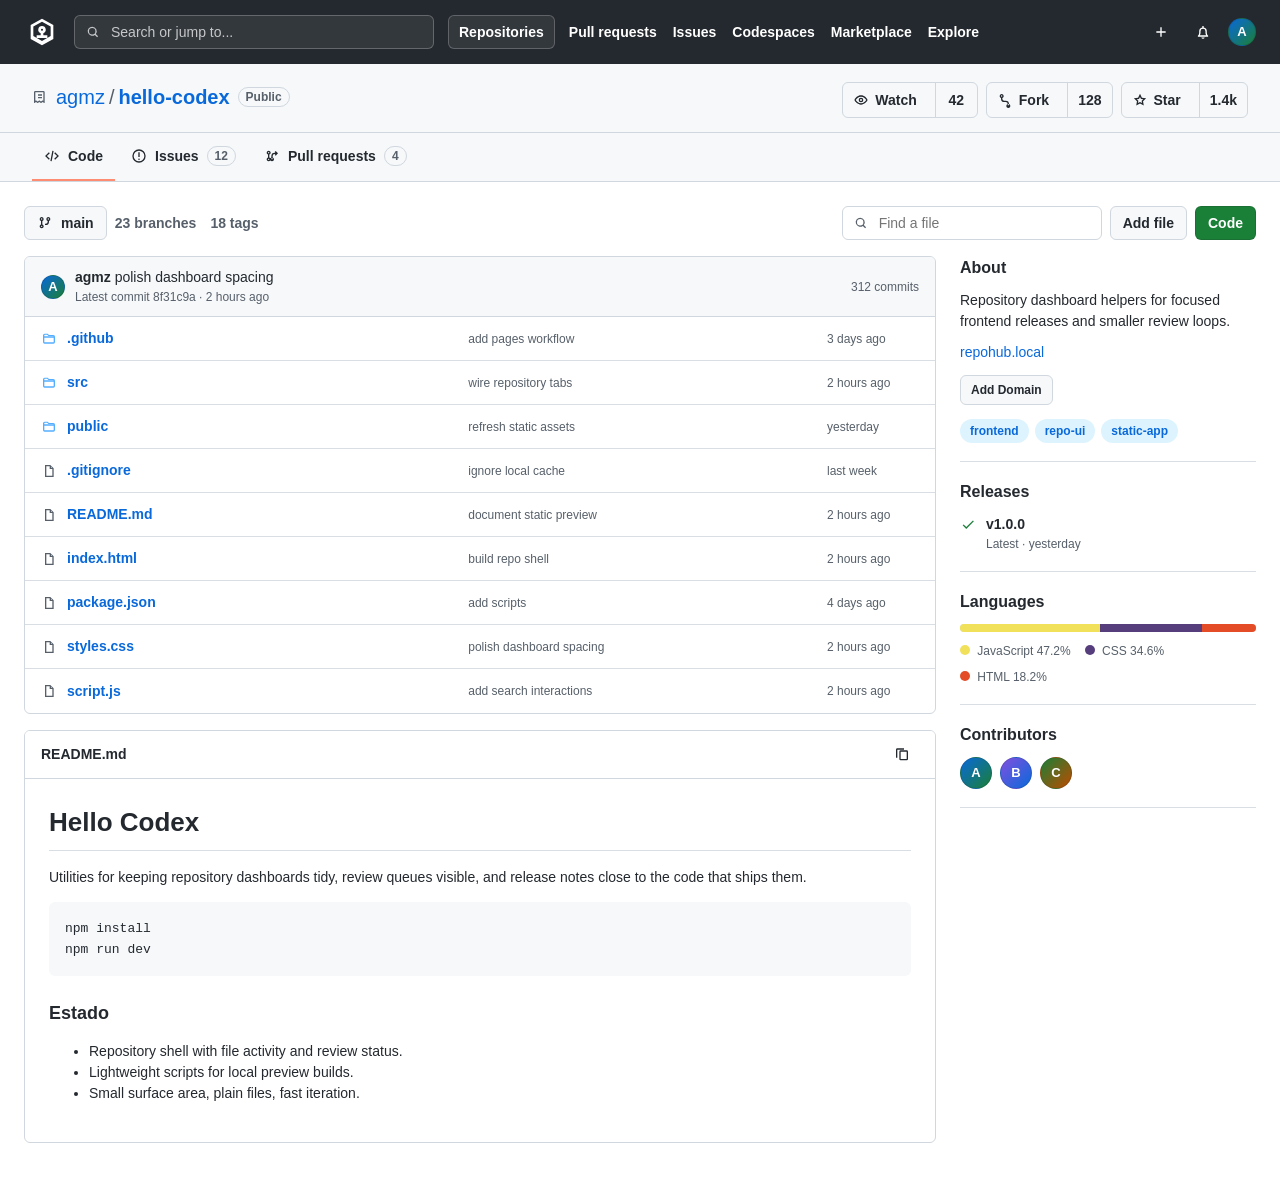
==== github-clone/index.html @ e2fe9bfd "Add files via upload" ====
<!doctype html>
<html lang="es">
  <head>
    <meta charset="utf-8">
    <meta name="viewport" content="width=device-width, initial-scale=1">
    <title>OctoHub</title>
    <link rel="stylesheet" href="styles.css">
  </head>
  <body>
    <svg class="svg-sprite" aria-hidden="true">
      <symbol id="icon-brand" viewBox="0 0 24 24">
        <path d="M12 2 3.5 6.75v10.5L12 22l8.5-4.75V6.75L12 2Zm0 2.3 6.5 3.63v7.14L12 18.7l-6.5-3.63V7.93L12 4.3Zm0 3.2a2.8 2.8 0 0 0-1 5.42v1.58H8v2h8v-2h-3v-1.58a2.8 2.8 0 0 0-1-5.42Zm0 2a.8.8 0 1 1 0 1.6.8.8 0 0 1 0-1.6Z"/>
      </symbol>
      <symbol id="icon-menu" viewBox="0 0 24 24">
        <path d="M4 7h16v2H4V7Zm0 4h16v2H4v-2Zm0 4h16v2H4v-2Z"/>
      </symbol>
      <symbol id="icon-search" viewBox="0 0 24 24">
        <path d="M10.8 4a6.8 6.8 0 0 1 5.37 10.97l3.43 3.43-1.4 1.4-3.43-3.43A6.8 6.8 0 1 1 10.8 4Zm0 2a4.8 4.8 0 1 0 0 9.6 4.8 4.8 0 0 0 0-9.6Z"/>
      </symbol>
      <symbol id="icon-bell" viewBox="0 0 24 24">
        <path d="M12 22a2.7 2.7 0 0 0 2.55-1.8h-5.1A2.7 2.7 0 0 0 12 22Zm7-5.2c-.8-.95-1.3-2.23-1.3-3.8v-2.1A5.73 5.73 0 0 0 13 5.27V3h-2v2.27a5.73 5.73 0 0 0-4.7 5.63V13c0 1.57-.5 2.85-1.3 3.8l-.7.85V19h15.4v-1.35l-.7-.85ZM7.12 17c.77-1.16 1.18-2.53 1.18-4v-2.1a3.7 3.7 0 1 1 7.4 0V13c0 1.47.41 2.84 1.18 4H7.12Z"/>
      </symbol>
      <symbol id="icon-plus" viewBox="0 0 24 24">
        <path d="M11 5h2v6h6v2h-6v6h-2v-6H5v-2h6V5Z"/>
      </symbol>
      <symbol id="icon-repo" viewBox="0 0 24 24">
        <path d="M7 3h10a2 2 0 0 1 2 2v15.5a.5.5 0 0 1-.78.42L16 19.44l-2.22 1.48a.5.5 0 0 1-.56 0L11 19.44l-2.22 1.48a.5.5 0 0 1-.56 0L6 19.44l-2.22 1.48A.5.5 0 0 1 3 20.5V5a2 2 0 0 1 2-2h2Zm0 2H5v12.63l.72-.48a.5.5 0 0 1 .56 0L8.5 18.63l2.22-1.48a.5.5 0 0 1 .56 0l2.22 1.48 2.22-1.48a.5.5 0 0 1 .56 0l.72.48V5H7Zm2 3h6v2H9V8Zm0 4h6v2H9v-2Z"/>
      </symbol>
      <symbol id="icon-code" viewBox="0 0 24 24">
        <path d="m8.7 16.3-1.4 1.4L1.6 12l5.7-5.7 1.4 1.4L4.4 12l4.3 4.3Zm6.6 0 4.3-4.3-4.3-4.3 1.4-1.4 5.7 5.7-5.7 5.7-1.4-1.4ZM12.52 4l1.93.52L11.48 20l-1.93-.52L12.52 4Z"/>
      </symbol>
      <symbol id="icon-issue" viewBox="0 0 24 24">
        <path d="M12 2a10 10 0 1 1 0 20 10 10 0 0 1 0-20Zm0 2a8 8 0 1 0 0 16 8 8 0 0 0 0-16Zm0 11.6a1.2 1.2 0 1 1 0 2.4 1.2 1.2 0 0 1 0-2.4Zm-1-9.1h2v7h-2v-7Z"/>
      </symbol>
      <symbol id="icon-pr" viewBox="0 0 24 24">
        <path d="M7 4a3 3 0 0 1 1 5.83v4.34a3 3 0 1 1-2 0V9.83A3 3 0 0 1 7 4Zm10.5.5L21 8l-3.5 3.5-1.42-1.42L17.17 9H16a3 3 0 0 0-3 3v2.17a3 3 0 1 1-2 0V12a5 5 0 0 1 5-5h1.17l-1.09-1.08L17.5 4.5ZM7 6a1 1 0 1 0 0 2 1 1 0 0 0 0-2Zm0 10a1 1 0 1 0 0 2 1 1 0 0 0 0-2Zm5-1a1 1 0 1 0 0 2 1 1 0 0 0 0-2Z"/>
      </symbol>
      <symbol id="icon-folder" viewBox="0 0 24 24">
        <path d="M3 6.5A2.5 2.5 0 0 1 5.5 4H10l2 2h6.5A2.5 2.5 0 0 1 21 8.5v8A2.5 2.5 0 0 1 18.5 19h-13A2.5 2.5 0 0 1 3 16.5v-10Zm2.5-.5a.5.5 0 0 0-.5.5V8h14a.5.5 0 0 0-.5-.5h-7.33l-2-2H5.5ZM5 10v6.5a.5.5 0 0 0 .5.5h13a.5.5 0 0 0 .5-.5V10H5Z"/>
      </symbol>
      <symbol id="icon-file" viewBox="0 0 24 24">
        <path d="M6 3h8l5 5v13H6V3Zm2 2v14h9V9h-4V5H8Zm7 .41V7h1.59L15 5.41Z"/>
      </symbol>
      <symbol id="icon-star" viewBox="0 0 24 24">
        <path d="m12 2.8 2.83 5.74 6.34.92-4.59 4.47 1.08 6.31L12 17.26l-5.66 2.98 1.08-6.31-4.59-4.47 6.34-.92L12 2.8Zm0 4.52-1.52 3.08-3.4.5 2.46 2.39-.58 3.38L12 15.07l3.04 1.6-.58-3.38 2.46-2.4-3.4-.49L12 7.32Z"/>
      </symbol>
      <symbol id="icon-fork" viewBox="0 0 24 24">
        <path d="M7 3a3 3 0 0 1 1 5.83V10a3 3 0 0 0 3 3h2a5 5 0 0 1 5 5v.17a3 3 0 1 1-2 0V18a3 3 0 0 0-3-3h-2a5 5 0 0 1-5-5V8.83A3 3 0 0 1 7 3Zm0 2a1 1 0 1 0 0 2 1 1 0 0 0 0-2Zm10 15a1 1 0 1 0 0-2 1 1 0 0 0 0 2Z"/>
      </symbol>
      <symbol id="icon-eye" viewBox="0 0 24 24">
        <path d="M12 5c5.2 0 8.4 4.2 9.56 6.1a1.7 1.7 0 0 1 0 1.8C20.4 14.8 17.2 19 12 19s-8.4-4.2-9.56-6.1a1.7 1.7 0 0 1 0-1.8C3.6 9.2 6.8 5 12 5Zm0 2c-4.08 0-6.75 3.28-7.77 5 1.02 1.72 3.69 5 7.77 5s6.75-3.28 7.77-5C18.75 10.28 16.08 7 12 7Zm0 1.5a3.5 3.5 0 1 1 0 7 3.5 3.5 0 0 1 0-7Zm0 2a1.5 1.5 0 1 0 0 3 1.5 1.5 0 0 0 0-3Z"/>
      </symbol>
      <symbol id="icon-copy" viewBox="0 0 24 24">
        <path d="M8 7a2 2 0 0 1 2-2h9a2 2 0 0 1 2 2v11a2 2 0 0 1-2 2h-9a2 2 0 0 1-2-2V7Zm2 0v11h9V7h-9ZM3 4a2 2 0 0 1 2-2h10v2H5v12H3V4Z"/>
      </symbol>
      <symbol id="icon-download" viewBox="0 0 24 24">
        <path d="M11 4h2v8.17l3.59-3.58L18 10l-6 6-6-6 1.41-1.41L11 12.17V4ZM5 18h14v2H5v-2Z"/>
      </symbol>
      <symbol id="icon-branch" viewBox="0 0 24 24">
        <path d="M7 3a3 3 0 0 1 1 5.83v5.34a3 3 0 1 1-2 0V8.83A3 3 0 0 1 7 3Zm0 2a1 1 0 1 0 0 2 1 1 0 0 0 0-2Zm10-2a3 3 0 0 1 1 5.83V10a5 5 0 0 1-5 5h-1v-2h1a3 3 0 0 0 3-3V8.83A3 3 0 0 1 17 3Zm0 2a1 1 0 1 0 0 2 1 1 0 0 0 0-2ZM7 16a1 1 0 1 0 0 2 1 1 0 0 0 0-2Z"/>
      </symbol>
      <symbol id="icon-check" viewBox="0 0 24 24">
        <path d="m9.4 16.6-4-4L4 14l5.4 5.4L20.8 8 19.4 6.6l-10 10Z"/>
      </symbol>
    </svg>

    <header class="topbar">
      <button class="icon-btn mobile-menu" id="menuButton" aria-label="Abrir menu" title="Menu">
        <svg><use href="#icon-menu"></use></svg>
      </button>
      <a class="brand" href="#" aria-label="RepoHub">
        <svg><use href="#icon-brand"></use></svg>
      </a>

      <div class="search-combo">
        <label class="global-search" for="globalSearch">
          <svg><use href="#icon-search"></use></svg>
          <input id="globalSearch" type="search" placeholder="Search or jump to..." autocomplete="off">
        </label>
        <div class="search-suggestions hidden" id="globalSuggestions"></div>
      </div>

      <div class="dropdown top-repos">
        <button class="topbar-dropdown-btn" id="repositoriesButton" data-dropdown-target="repositoriesMenu" aria-expanded="false">
          Repositories
        </button>
        <div class="dropdown-menu repositories-menu hidden" id="repositoriesMenu" role="menu">
          <input class="repo-filter" id="repositoriesFilter" type="search" placeholder="Find a repository" autocomplete="off">
          <div id="repositoriesList"></div>
        </div>
      </div>

      <nav class="main-nav" aria-label="Principal">
        <a href="#" data-tab-target="pulls">Pull requests</a>
        <a href="#" data-tab-target="issues">Issues</a>
        <a href="#" data-action="codespaces">Codespaces</a>
        <a href="#" data-search-query="marketplace">Marketplace</a>
        <a href="#" data-search-query="explore">Explore</a>
      </nav>

      <div class="top-actions">
        <button class="icon-btn" id="quickCreateButton" aria-label="Crear nuevo" title="Crear nuevo">
          <svg><use href="#icon-plus"></use></svg>
        </button>
        <button class="icon-btn" id="notificationsButton" aria-label="Notificaciones" title="Notificaciones">
          <svg><use href="#icon-bell"></use></svg>
        </button>
        <span class="avatar small" aria-label="Usuario">A</span>
      </div>
    </header>

    <aside class="mobile-drawer" id="mobileDrawer" aria-label="Menu movil">
      <div class="search-combo drawer-combo">
        <label class="drawer-search" for="drawerSearch">
          <svg><use href="#icon-search"></use></svg>
          <input id="drawerSearch" type="search" placeholder="Search or jump to..." autocomplete="off">
        </label>
        <div class="search-suggestions hidden" id="drawerSuggestions"></div>
      </div>
      <a href="#" data-tab-target="pulls">Pull requests</a>
      <a href="#" data-tab-target="issues">Issues</a>
      <a href="#" data-action="codespaces">Codespaces</a>
      <a href="#" data-search-query="marketplace">Marketplace</a>
      <a href="#" data-search-query="explore">Explore</a>
    </aside>

    <main>
      <section class="repo-hero" aria-labelledby="repo-title">
        <div class="repo-heading">
          <svg class="repo-icon"><use href="#icon-repo"></use></svg>
          <h1 id="repo-title"><a href="#">agmz</a><span>/</span><a href="#">hello-codex</a></h1>
          <span class="pill">Public</span>
        </div>
        <div class="repo-actions" aria-label="Acciones del repositorio">
          <button class="split-btn" id="watchButton">
            <span><svg><use href="#icon-eye"></use></svg> Watch</span>
            <strong id="watchCount">42</strong>
          </button>
          <button class="split-btn" id="forkButton">
            <span><svg><use href="#icon-fork"></use></svg> Fork</span>
            <strong id="forkCount">128</strong>
          </button>
          <button class="split-btn primary-toggle" id="starButton" aria-pressed="false">
            <span><svg><use href="#icon-star"></use></svg> Star</span>
            <strong id="starCount">1.4k</strong>
          </button>
        </div>
      </section>

      <nav class="repo-tabs" aria-label="Repositorio">
        <button class="tab active" data-tab="code">
          <svg><use href="#icon-code"></use></svg>
          Code
        </button>
        <button class="tab" data-tab="issues">
          <svg><use href="#icon-issue"></use></svg>
          Issues
          <span>12</span>
        </button>
        <button class="tab" data-tab="pulls">
          <svg><use href="#icon-pr"></use></svg>
          Pull requests
          <span>4</span>
        </button>
      </nav>

      <div class="workspace">
        <section class="content-view active" id="codeView" aria-label="Codigo">
          <div class="repo-toolbar">
            <button class="btn">
              <svg><use href="#icon-branch"></use></svg>
              main
            </button>
            <div class="branch-meta">
              <strong>23 branches</strong>
              <strong>18 tags</strong>
            </div>
            <label class="file-search" for="fileSearch">
              <svg><use href="#icon-search"></use></svg>
              <input id="fileSearch" type="search" placeholder="Find a file">
            </label>
            <div class="dropdown toolbar-dropdown">
              <button class="btn" id="addFileButton" data-dropdown-target="addFileMenu" aria-expanded="false">Add file</button>
              <div class="dropdown-menu hidden" id="addFileMenu" role="menu">
                <button type="button" role="menuitem" data-file-action="create">Create new file</button>
                <button type="button" role="menuitem" data-file-action="upload">Upload files</button>
              </div>
            </div>
            <div class="dropdown toolbar-dropdown">
              <button class="btn success" id="codeButton" data-dropdown-target="codeMenu" aria-expanded="false">Code</button>
              <div class="dropdown-menu code-menu hidden" id="codeMenu" role="menu">
                <strong>Clone</strong>
                <button type="button" role="menuitem" data-code-action="clone">Local (HTTPS/SSH)</button>
                <button type="button" role="menuitem" data-code-action="codespaces">Codespaces</button>
                <button type="button" role="menuitem" data-code-action="download">Download ZIP</button>
              </div>
            </div>
            <input class="hidden" id="uploadInput" type="file" multiple>
          </div>

          <div class="main-grid">
            <div class="repo-column">
              <section class="file-browser" aria-labelledby="latest-commit">
                <header class="commit-strip">
                  <span class="avatar tiny" aria-label="Autor">A</span>
                  <div>
                    <h2 id="latest-commit">agmz <span>polish dashboard spacing</span></h2>
                    <p id="commitMessage">Latest commit 8f31c9a · 2 hours ago</p>
                  </div>
                  <a href="#">312 commits</a>
                </header>
                <div class="file-list" id="fileList"></div>
              </section>

              <article class="readme">
                <header>
                  <h2>README.md</h2>
                  <button class="icon-btn" aria-label="Copiar README" title="Copiar">
                    <svg><use href="#icon-copy"></use></svg>
                  </button>
                </header>
                <div class="markdown-body">
                  <h3>Hello Codex</h3>
                  <p>Utilities for keeping repository dashboards tidy, review queues visible, and release notes close to the code that ships them.</p>
                  <pre><code>npm install
npm run dev</code></pre>
                  <h4>Estado</h4>
                  <ul>
                    <li>Repository shell with file activity and review status.</li>
                    <li>Lightweight scripts for local preview builds.</li>
                    <li>Small surface area, plain files, fast iteration.</li>
                  </ul>
                </div>
              </article>
            </div>

            <aside class="repo-sidebar" aria-label="Resumen">
              <section class="side-section">
                <h2>About</h2>
                <p>Repository dashboard helpers for focused frontend releases and smaller review loops.</p>
                <div class="repo-metadata" id="domainList">
                  <a href="#">repohub.local</a>
                </div>
                <button class="btn compact" id="addDomainButton">Add Domain</button>
                <form class="domain-form hidden" id="domainForm">
                  <input id="domainInput" type="text" placeholder="example.meigal" autocomplete="off">
                  <button class="btn success" type="submit">Save</button>
                </form>
                <div class="topic-list">
                  <span>frontend</span>
                  <span>repo-ui</span>
                  <span>static-app</span>
                </div>
              </section>
              <section class="side-section">
                <h2>Releases</h2>
                <div class="release-row">
                  <svg><use href="#icon-check"></use></svg>
                  <div>
                    <strong>v1.0.0</strong>
                    <span>Latest · yesterday</span>
                  </div>
                </div>
              </section>
              <section class="side-section">
                <h2>Languages</h2>
                <div class="language-bar" aria-hidden="true">
                  <span class="lang-js"></span>
                  <span class="lang-css"></span>
                  <span class="lang-html"></span>
                </div>
                <div class="language-list">
                  <span><b class="dot js"></b> JavaScript 47.2%</span>
                  <span><b class="dot css"></b> CSS 34.6%</span>
                  <span><b class="dot html"></b> HTML 18.2%</span>
                </div>
              </section>
              <section class="side-section">
                <h2>Contributors</h2>
                <div class="contributors">
                  <span class="avatar" aria-label="Ariadna">A</span>
                  <span class="avatar blue-avatar" aria-label="Bruno">B</span>
                  <span class="avatar green-avatar" aria-label="Cora">C</span>
                </div>
              </section>
            </aside>
          </div>
        </section>

        <section class="content-view" id="issuesView" aria-label="Issues">
          <div class="list-toolbar">
            <label class="filter-search" for="issueSearch">
              <svg><use href="#icon-search"></use></svg>
              <input id="issueSearch" type="search" placeholder="is:issue is:open">
            </label>
            <button class="btn success" id="newIssueButton">New issue</button>
          </div>
          <div class="activity-list" id="issuesList"></div>
        </section>

        <section class="content-view" id="pullsView" aria-label="Pull requests">
          <div class="list-toolbar">
            <label class="filter-search" for="pullSearch">
              <svg><use href="#icon-search"></use></svg>
              <input id="pullSearch" type="search" placeholder="is:pr is:open">
            </label>
            <button class="btn success" id="newPullButton">New pull request</button>
          </div>
          <div class="activity-list" id="pullsList"></div>
        </section>
      </div>
    </main>

    <div class="toast" id="toast" role="status" aria-live="polite">Copied</div>
    <script src="script.js"></script>
  </body>
</html>
---- github-clone/styles.css ----
:root {
  --bg: #ffffff;
  --canvas: #f6f8fa;
  --header: #24292f;
  --text: #24292f;
  --muted: #57606a;
  --subtle: #6e7781;
  --border: #d0d7de;
  --soft-border: #d8dee4;
  --blue: #0969da;
  --blue-soft: #ddf4ff;
  --green: #1a7f37;
  --green-soft: #dafbe1;
  --orange: #bc4c00;
  --purple: #8250df;
  --pink: #bf3989;
  --danger: #cf222e;
  --shadow: 0 8px 24px rgba(140, 149, 159, .2);
  font-family: -apple-system, BlinkMacSystemFont, "Segoe UI", sans-serif;
}

* {
  box-sizing: border-box;
}

body {
  min-width: 320px;
  margin: 0;
  background: var(--bg);
  color: var(--text);
  font-size: 14px;
  line-height: 1.5;
}

a {
  color: var(--blue);
  text-decoration: none;
}

a:hover {
  text-decoration: underline;
}

button,
input {
  font: inherit;
}

button {
  cursor: pointer;
}

.hidden {
  display: none !important;
}

.show {
  display: block;
}

.svg-sprite {
  position: absolute;
  width: 0;
  height: 0;
  overflow: hidden;
}

svg {
  width: 16px;
  height: 16px;
  fill: currentColor;
  flex: 0 0 auto;
}

.topbar {
  min-height: 64px;
  padding: 12px 24px;
  display: flex;
  align-items: center;
  gap: 14px;
  background: var(--header);
  color: #ffffff;
}

.brand {
  width: 36px;
  height: 36px;
  display: inline-flex;
  align-items: center;
  justify-content: center;
  color: #ffffff;
}

.brand svg {
  width: 32px;
  height: 32px;
}

.search-combo {
  position: relative;
  width: min(360px, 32vw);
  flex: 0 0 auto;
}

.search-combo:focus-within {
  width: min(520px, 42vw);
}

.search-combo .global-search {
  width: 100%;
}

.search-combo .global-search:focus-within {
  width: 100%;
}

.drawer-combo {
  width: 100%;
}

.global-search,
.drawer-search,
.file-search,
.filter-search {
  display: flex;
  align-items: center;
  gap: 8px;
  border: 1px solid var(--border);
  border-radius: 6px;
  background: #ffffff;
  color: var(--muted);
  height: 34px;
}

.global-search {
  border-color: rgba(255, 255, 255, .24);
  background: rgba(255, 255, 255, .07);
  padding: 0 8px 0 10px;
  color: rgba(255, 255, 255, .72);
}

.global-search:focus-within {
  background: #ffffff;
  color: var(--muted);
}

.global-search input,
.drawer-search input,
.file-search input,
.filter-search input {
  width: 100%;
  min-width: 0;
  border: 0;
  outline: 0;
  background: transparent;
  color: inherit;
}

.global-search input::placeholder {
  color: rgba(255, 255, 255, .72);
}

.global-search:focus-within input::placeholder {
  color: var(--subtle);
}

.search-suggestions {
  position: absolute;
  z-index: 35;
  top: calc(100% + 8px);
  left: 0;
  width: 100%;
  max-height: min(440px, 70vh);
  border: 1px solid var(--border);
  border-radius: 6px;
  overflow: auto;
  background: #ffffff;
  box-shadow: var(--shadow);
  color: var(--text);
}

.suggestion-row {
  width: 100%;
  min-height: 58px;
  border: 0;
  border-bottom: 1px solid var(--soft-border);
  padding: 8px 12px;
  display: grid;
  grid-template-columns: 88px minmax(0, 1fr);
  gap: 2px 10px;
  align-items: center;
  background: #ffffff;
  color: var(--text);
  text-align: left;
}

.suggestion-row:last-child {
  border-bottom: 0;
}

.suggestion-row:hover,
.suggestion-row:focus {
  background: var(--blue-soft);
  outline: 0;
}

.suggestion-row span {
  grid-row: span 2;
  color: var(--muted);
  font-size: 12px;
}

.suggestion-row strong,
.suggestion-row small {
  overflow: hidden;
  text-overflow: ellipsis;
  white-space: nowrap;
}

.suggestion-row small {
  color: var(--muted);
}

.suggestion-empty {
  padding: 12px;
  color: var(--muted);
}

kbd {
  min-width: 20px;
  height: 20px;
  border: 1px solid rgba(255, 255, 255, .24);
  border-radius: 4px;
  display: inline-flex;
  justify-content: center;
  align-items: center;
  color: rgba(255, 255, 255, .76);
  font-size: 12px;
}

.main-nav {
  display: flex;
  align-items: center;
  gap: 16px;
  min-width: 0;
}

.main-nav a,
.mobile-drawer a {
  color: #ffffff;
  font-weight: 600;
  white-space: nowrap;
}

.dropdown {
  position: relative;
}

.topbar-dropdown-btn {
  min-height: 34px;
  border: 1px solid rgba(255, 255, 255, .22);
  border-radius: 6px;
  padding: 0 10px;
  background: rgba(255, 255, 255, .07);
  color: #ffffff;
  font-weight: 600;
}

.topbar-dropdown-btn:hover,
.topbar-dropdown-btn[aria-expanded="true"] {
  background: rgba(255, 255, 255, .16);
}

.dropdown-menu {
  position: absolute;
  z-index: 30;
  top: calc(100% + 8px);
  right: 0;
  width: 220px;
  border: 1px solid var(--border);
  border-radius: 6px;
  background: #ffffff;
  color: var(--text);
  box-shadow: var(--shadow);
  overflow: hidden;
}

.repositories-menu {
  left: 0;
  right: auto;
  width: 310px;
  padding: 8px;
}

.dropdown-menu strong {
  display: block;
  padding: 10px 12px 6px;
  color: var(--muted);
  font-size: 12px;
}

.dropdown-menu a,
.dropdown-menu button {
  width: 100%;
  min-height: 36px;
  border: 0;
  padding: 8px 12px;
  display: flex;
  align-items: center;
  background: #ffffff;
  color: var(--text);
  text-align: left;
  text-decoration: none;
}

.dropdown-menu a:hover,
.dropdown-menu button:hover {
  background: var(--blue);
  color: #ffffff;
  text-decoration: none;
}

.repo-filter {
  width: 100%;
  height: 34px;
  border: 1px solid var(--border);
  border-radius: 6px;
  padding: 0 10px;
  margin-bottom: 8px;
  outline: 0;
}

.repo-filter:focus {
  border-color: var(--blue);
  box-shadow: 0 0 0 3px rgba(9, 105, 218, .18);
}

.repo-menu-item {
  border-radius: 6px;
  display: grid !important;
  gap: 2px;
  min-height: 54px !important;
}

.repo-menu-item strong {
  padding: 0;
  color: inherit;
  font-size: 14px;
}

.repo-menu-item span {
  overflow: hidden;
  text-overflow: ellipsis;
  white-space: nowrap;
  color: var(--muted);
  font-size: 12px;
}

.repo-menu-item:hover span {
  color: rgba(255, 255, 255, .82);
}

.top-actions {
  margin-left: auto;
  display: flex;
  align-items: center;
  gap: 8px;
}

.icon-btn {
  width: 34px;
  height: 34px;
  border: 0;
  border-radius: 6px;
  display: inline-flex;
  align-items: center;
  justify-content: center;
  background: transparent;
  color: inherit;
}

.icon-btn:hover {
  background: rgba(175, 184, 193, .18);
}

.mobile-menu {
  display: none;
}

.avatar {
  width: 32px;
  height: 32px;
  display: inline-flex;
  align-items: center;
  justify-content: center;
  border-radius: 50%;
  background: linear-gradient(135deg, #0969da, #1a7f37);
  color: #ffffff;
  font-size: 13px;
  font-weight: 700;
  border: 1px solid rgba(27, 31, 36, .15);
}

.blue-avatar {
  background: linear-gradient(135deg, #8250df, #0969da);
}

.green-avatar {
  background: linear-gradient(135deg, #1a7f37, #bc4c00);
}

.avatar.small {
  width: 28px;
  height: 28px;
}

.avatar.tiny {
  width: 24px;
  height: 24px;
}

.mobile-drawer {
  display: none;
}

main {
  min-height: calc(100vh - 64px);
}

.repo-hero {
  background: var(--canvas);
  border-bottom: 1px solid var(--border);
  padding: 18px 32px 0;
  display: flex;
  align-items: flex-start;
  justify-content: space-between;
  gap: 20px;
  flex-wrap: wrap;
}

.repo-heading {
  display: flex;
  align-items: center;
  gap: 8px;
  padding-bottom: 14px;
  min-width: 0;
}

.repo-icon {
  color: var(--muted);
}

.repo-heading h1 {
  margin: 0;
  display: flex;
  align-items: baseline;
  gap: 4px;
  min-width: 0;
  font-size: 20px;
  font-weight: 400;
}

.repo-heading h1 a:last-child {
  font-weight: 600;
}

.repo-heading h1 span {
  color: var(--muted);
}

.pill,
.tab span,
.label {
  border: 1px solid var(--border);
  border-radius: 999px;
  color: var(--muted);
  font-size: 12px;
  font-weight: 600;
  line-height: 18px;
  padding: 0 7px;
}

.repo-actions {
  display: flex;
  align-items: center;
  gap: 8px;
  padding-bottom: 14px;
  flex-wrap: wrap;
}

.split-btn,
.btn {
  min-height: 34px;
  border: 1px solid var(--border);
  border-radius: 6px;
  display: inline-flex;
  align-items: center;
  justify-content: center;
  gap: 8px;
  background: #f6f8fa;
  color: var(--text);
  font-weight: 600;
  white-space: nowrap;
}

.split-btn {
  padding: 0;
  overflow: hidden;
}

.split-btn span {
  min-height: 34px;
  padding: 0 10px;
  display: inline-flex;
  align-items: center;
  gap: 6px;
}

.split-btn strong {
  min-height: 34px;
  min-width: 42px;
  border-left: 1px solid var(--border);
  padding: 0 10px;
  display: inline-flex;
  align-items: center;
  justify-content: center;
  font-weight: 600;
}

.split-btn:hover,
.btn:hover {
  background: #eef1f4;
}

.primary-toggle.active {
  color: #9a6700;
  background: #fff8c5;
  border-color: #d4a72c;
}

.split-btn.active:not(.primary-toggle) {
  color: var(--blue);
  background: var(--blue-soft);
  border-color: #54aeff;
}

.btn {
  padding: 0 12px;
}

.btn.success {
  border-color: rgba(27, 31, 36, .15);
  background: var(--green);
  color: #ffffff;
}

.btn.success:hover {
  background: #116329;
}

.btn.compact {
  min-height: 30px;
  margin-top: 10px;
  padding: 0 10px;
  font-size: 12px;
}

.toolbar-dropdown {
  flex: 0 0 auto;
}

.toolbar-dropdown .dropdown-menu {
  right: 0;
}

.repo-tabs {
  display: flex;
  gap: 4px;
  width: 100%;
  padding: 0 32px;
  background: var(--canvas);
  border-bottom: 1px solid var(--border);
  overflow-x: auto;
}

.tab {
  min-height: 48px;
  border: 0;
  border-bottom: 2px solid transparent;
  padding: 0 12px;
  display: inline-flex;
  align-items: center;
  gap: 8px;
  background: transparent;
  color: var(--text);
  font-weight: 600;
  white-space: nowrap;
}

.tab:hover {
  background: rgba(208, 215, 222, .32);
}

.tab.active {
  border-bottom-color: #fd8c73;
}

.workspace {
  width: min(1280px, calc(100% - 48px));
  margin: 24px auto 56px;
}

.content-view {
  display: none;
}

.content-view.active {
  display: block;
}

.repo-toolbar,
.list-toolbar {
  display: flex;
  align-items: center;
  gap: 8px;
  margin-bottom: 16px;
}

.branch-meta {
  display: flex;
  gap: 14px;
  color: var(--muted);
  margin-right: auto;
  white-space: nowrap;
}

.branch-meta strong {
  font-weight: 600;
}

.file-search,
.filter-search {
  padding: 0 10px;
}

.file-search {
  width: min(260px, 28vw);
}

.filter-search {
  width: 100%;
}

.main-grid {
  display: grid;
  grid-template-columns: minmax(0, 1fr) 296px;
  gap: 24px;
  align-items: start;
}

.repo-column {
  min-width: 0;
}

.file-browser,
.readme,
.activity-list {
  border: 1px solid var(--border);
  border-radius: 6px;
  overflow: hidden;
  background: #ffffff;
}

.commit-strip {
  min-height: 56px;
  padding: 10px 16px;
  display: grid;
  grid-template-columns: 24px minmax(0, 1fr) auto;
  gap: 10px;
  align-items: center;
  background: var(--canvas);
  border-bottom: 1px solid var(--border);
}

.commit-strip h2,
.commit-strip p {
  margin: 0;
}

.commit-strip h2 {
  font-size: 14px;
  font-weight: 600;
  overflow: hidden;
  text-overflow: ellipsis;
  white-space: nowrap;
}

.commit-strip h2 span {
  font-weight: 400;
}

.commit-strip p {
  color: var(--muted);
  font-size: 12px;
}

.commit-strip > a {
  color: var(--muted);
  font-size: 12px;
  white-space: nowrap;
}

.file-row {
  min-height: 44px;
  display: grid;
  grid-template-columns: minmax(160px, 1.2fr) minmax(120px, 1fr) 92px;
  gap: 16px;
  align-items: center;
  padding: 0 16px;
  border-bottom: 1px solid var(--soft-border);
}

.file-row:last-child {
  border-bottom: 0;
}

.file-row:hover {
  background: var(--canvas);
}

.file-name {
  display: flex;
  align-items: center;
  gap: 10px;
  min-width: 0;
  font-weight: 600;
}

.file-name svg.folder {
  color: #54aeff;
}

.file-name svg.file {
  color: var(--muted);
}

.file-name span,
.file-message,
.file-time {
  overflow: hidden;
  text-overflow: ellipsis;
  white-space: nowrap;
}

.file-message,
.file-time {
  color: var(--muted);
  font-size: 12px;
}

.readme {
  margin-top: 16px;
}

.readme > header {
  min-height: 48px;
  padding: 0 16px;
  display: flex;
  align-items: center;
  justify-content: space-between;
  border-bottom: 1px solid var(--border);
  background: #ffffff;
}

.readme h2 {
  margin: 0;
  font-size: 14px;
}

.markdown-body {
  padding: 24px;
}

.markdown-body h3 {
  margin: 0 0 16px;
  padding-bottom: 8px;
  border-bottom: 1px solid var(--soft-border);
  font-size: 26px;
}

.markdown-body h4 {
  margin: 24px 0 8px;
  font-size: 18px;
}

.markdown-body p {
  max-width: 760px;
}

.markdown-body pre {
  overflow-x: auto;
  border-radius: 6px;
  background: #f6f8fa;
  padding: 16px;
}

.markdown-body code {
  font-family: ui-monospace, SFMono-Regular, Consolas, "Liberation Mono", monospace;
  font-size: 13px;
}

.repo-sidebar {
  display: grid;
  gap: 18px;
}

.side-section {
  padding-bottom: 18px;
  border-bottom: 1px solid var(--soft-border);
}

.side-section h2 {
  margin: 0 0 10px;
  font-size: 16px;
}

.side-section p {
  margin: 0 0 10px;
  color: var(--text);
}

.repo-metadata {
  display: grid;
  gap: 6px;
  margin: 8px 0 2px;
}

.repo-metadata a {
  width: fit-content;
  color: var(--blue);
  word-break: break-word;
}

.domain-form {
  grid-template-columns: minmax(0, 1fr) auto;
  gap: 8px;
  margin-top: 10px;
}

.domain-form.show {
  display: grid;
}

.domain-form input {
  min-width: 0;
  height: 34px;
  border: 1px solid var(--border);
  border-radius: 6px;
  padding: 0 10px;
  outline: 0;
}

.domain-form input:focus {
  border-color: var(--blue);
  box-shadow: 0 0 0 3px rgba(9, 105, 218, .18);
}

.topic-list {
  display: flex;
  flex-wrap: wrap;
  gap: 6px;
  margin-top: 14px;
}

.topic-list span {
  border-radius: 999px;
  background: var(--blue-soft);
  color: var(--blue);
  font-size: 12px;
  font-weight: 600;
  padding: 3px 10px;
}

.release-row {
  display: flex;
  gap: 10px;
  align-items: flex-start;
}

.release-row svg {
  color: var(--green);
  margin-top: 2px;
}

.release-row strong,
.release-row span {
  display: block;
}

.release-row span {
  color: var(--muted);
  font-size: 12px;
}

.language-bar {
  height: 8px;
  border-radius: 999px;
  display: flex;
  overflow: hidden;
  margin-bottom: 10px;
  background: var(--soft-border);
}

.language-bar span {
  height: 100%;
}

.lang-js {
  width: 47.2%;
  background: #f1e05a;
}

.lang-css {
  width: 34.6%;
  background: #563d7c;
}

.lang-html {
  width: 18.2%;
  background: #e34c26;
}

.language-list {
  display: flex;
  flex-wrap: wrap;
  gap: 8px 14px;
  color: var(--muted);
  font-size: 12px;
}

.dot {
  width: 10px;
  height: 10px;
  display: inline-block;
  border-radius: 50%;
  margin-right: 4px;
}

.dot.js {
  background: #f1e05a;
}

.dot.css {
  background: #563d7c;
}

.dot.html {
  background: #e34c26;
}

.contributors {
  display: flex;
  gap: 8px;
}

.list-toolbar {
  align-items: stretch;
}

.activity-list {
  margin-top: 0;
}

.activity-row {
  min-height: 76px;
  display: grid;
  grid-template-columns: 28px minmax(0, 1fr) auto;
  gap: 12px;
  align-items: flex-start;
  padding: 14px 16px;
  border-bottom: 1px solid var(--soft-border);
}

.activity-row:last-child {
  border-bottom: 0;
}

.activity-row > svg {
  margin-top: 3px;
  color: var(--green);
}

.activity-row.closed > svg {
  color: var(--purple);
}

.activity-row h2 {
  margin: 0 0 4px;
  font-size: 16px;
  line-height: 1.35;
}

.activity-row p {
  margin: 0;
  color: var(--muted);
  font-size: 13px;
}

.labels {
  display: flex;
  gap: 6px;
  flex-wrap: wrap;
  margin-top: 8px;
}

.label.green {
  border-color: #aceebb;
  background: var(--green-soft);
  color: var(--green);
}

.label.blue {
  border-color: #b6e3ff;
  background: var(--blue-soft);
  color: var(--blue);
}

.label.orange {
  border-color: #ffd8b5;
  background: #fff1e5;
  color: var(--orange);
}

.label.pink {
  border-color: #ffadda;
  background: #ffeff7;
  color: var(--pink);
}

.activity-meta {
  display: flex;
  gap: 12px;
  align-items: center;
  color: var(--muted);
  font-size: 12px;
  white-space: nowrap;
}

.toast {
  position: fixed;
  right: 20px;
  bottom: 20px;
  min-width: 112px;
  border: 1px solid rgba(27, 31, 36, .15);
  border-radius: 6px;
  background: #24292f;
  color: #ffffff;
  box-shadow: var(--shadow);
  padding: 10px 14px;
  opacity: 0;
  transform: translateY(12px);
  pointer-events: none;
  transition: opacity .18s ease, transform .18s ease;
}

.toast.show {
  opacity: 1;
  transform: translateY(0);
}

@media (max-width: 960px) {
  .main-nav,
  .search-combo,
  .top-repos {
    display: none;
  }

  .mobile-menu {
    display: inline-flex;
  }

  .topbar {
    padding: 10px 16px;
  }

  .mobile-drawer.open {
    display: grid;
    gap: 10px;
    position: absolute;
    z-index: 10;
    top: 64px;
    left: 0;
    right: 0;
    padding: 14px 16px 18px;
    background: var(--header);
    border-top: 1px solid rgba(255, 255, 255, .12);
    box-shadow: var(--shadow);
  }

  .drawer-search {
    padding: 0 10px;
    margin-bottom: 4px;
    color: var(--text);
  }

  .drawer-combo {
    display: block;
  }

  .repo-hero,
  .repo-tabs {
    padding-left: 16px;
    padding-right: 16px;
  }

  .workspace {
    width: min(100% - 32px, 860px);
  }

  .main-grid {
    grid-template-columns: 1fr;
  }

  .repo-sidebar {
    grid-template-columns: repeat(2, minmax(0, 1fr));
  }

  .repo-toolbar {
    flex-wrap: wrap;
  }

  .toolbar-dropdown {
    flex: 0 0 auto;
  }

  .branch-meta {
    order: 2;
    width: 100%;
  }

  .file-search {
    flex: 1 1 220px;
    width: auto;
  }
}

@media (max-width: 640px) {
  .repo-heading h1 {
    font-size: 18px;
  }

  .repo-actions {
    width: 100%;
  }

  .split-btn {
    flex: 1 1 30%;
  }

  .repo-toolbar .btn,
  .repo-toolbar .toolbar-dropdown,
  .repo-toolbar .file-search,
  .list-toolbar .btn {
    width: 100%;
  }

  .toolbar-dropdown .btn {
    width: 100%;
  }

  .toolbar-dropdown .dropdown-menu {
    left: 0;
    right: auto;
    width: 100%;
  }

  .list-toolbar {
    flex-direction: column;
  }

  .file-row {
    grid-template-columns: 1fr;
    gap: 2px;
    padding: 10px 14px;
  }

  .file-time {
    display: none;
  }

  .commit-strip {
    grid-template-columns: 24px minmax(0, 1fr);
  }

  .commit-strip > a {
    grid-column: 2;
  }

  .repo-sidebar {
    grid-template-columns: 1fr;
  }

  .activity-row {
    grid-template-columns: 24px minmax(0, 1fr);
  }

  .activity-meta {
    grid-column: 2;
  }

  .markdown-body {
    padding: 18px;
  }
}
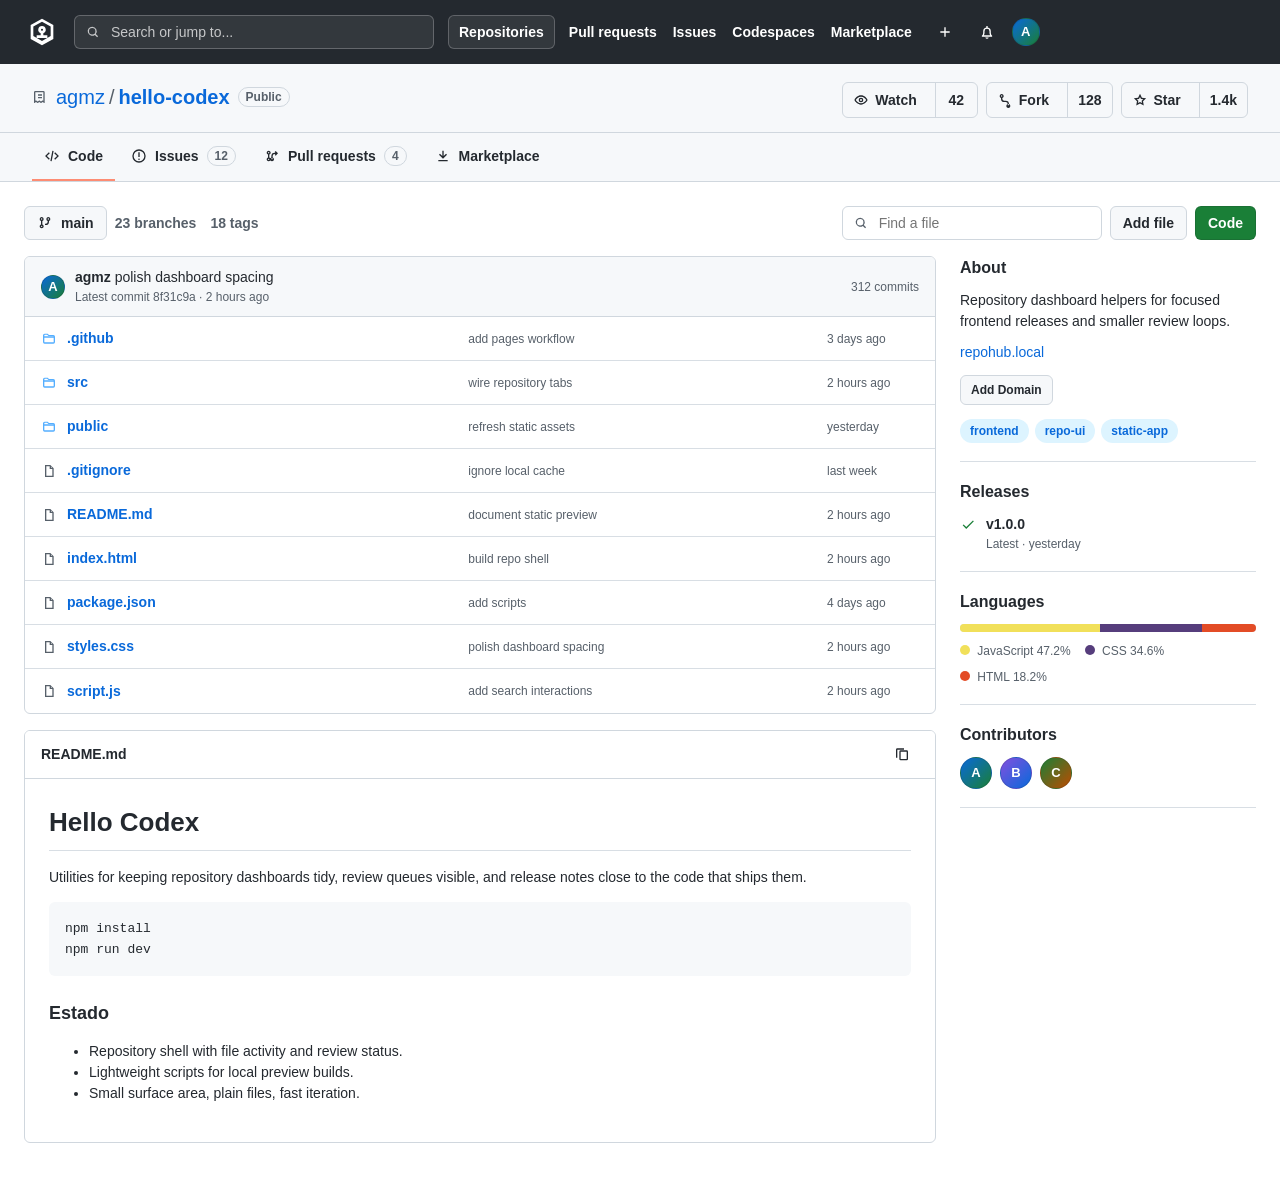
==== commit 76ff046b: "Add files via upload" ====
--- a/github-clone/index.html
+++ b/github-clone/index.html
@@ -94,10 +94,7 @@
         <a href="#" data-tab-target="pulls">Pull requests</a>
         <a href="#" data-tab-target="issues">Issues</a>
         <a href="#" data-action="codespaces">Codespaces</a>
-        <a href="#" data-search-query="marketplace">Marketplace</a>
-        <a href="#" data-search-query="explore">Explore</a>
-      </nav>
-
+      <a href="#" data-tab-target="marketplace">Marketplace</a>
       <div class="top-actions">
         <button class="icon-btn" id="quickCreateButton" aria-label="Crear nuevo" title="Crear nuevo">
           <svg><use href="#icon-plus"></use></svg>
@@ -120,7 +117,7 @@
       <a href="#" data-tab-target="pulls">Pull requests</a>
       <a href="#" data-tab-target="issues">Issues</a>
       <a href="#" data-action="codespaces">Codespaces</a>
-      <a href="#" data-search-query="marketplace">Marketplace</a>
+      <a href="#" data-tab-target="marketplace">Marketplace</a>
       <a href="#" data-search-query="explore">Explore</a>
     </aside>
 
@@ -162,6 +159,10 @@
           Pull requests
           <span>4</span>
         </button>
+        <button class="tab" data-tab="marketplace">
+          <svg><use href="#icon-download"></use></svg>
+          Marketplace
+        </button>
       </nav>
 
       <div class="workspace">
@@ -308,6 +309,22 @@
           </div>
           <div class="activity-list" id="pullsList"></div>
         </section>
+        <section class="content-view" id="marketplaceView" aria-label="Marketplace">
+          <div class="list-toolbar marketplace-toolbar">
+            <div class="marketplace-heading">
+              <div>
+                <h2>Marketplace gratuito</h2>
+                <p>Instala plantillas gratis para repositorios, páginas estáticas y flujos de trabajo en un clic.</p>
+              </div>
+              <button class="btn success" id="refreshMarketplaceButton">Actualizar</button>
+            </div>
+            <label class="filter-search" for="marketplaceSearch">
+              <svg><use href="#icon-search"></use></svg>
+              <input id="marketplaceSearch" type="search" placeholder="Buscar plantillas gratis">
+            </label>
+          </div>
+          <div class="marketplace-grid" id="marketplaceGrid"></div>
+        </section>
       </div>
     </main>
 
--- a/github-clone/styles.css
+++ b/github-clone/styles.css
@@ -583,6 +583,114 @@
   overflow-x: auto;
 }
 
+.marketplace-toolbar {
+  flex-wrap: wrap;
+  justify-content: space-between;
+  align-items: center;
+  gap: 16px;
+}
+
+.marketplace-heading {
+  display: flex;
+  align-items: center;
+  gap: 18px;
+  flex: 1 1 min(320px, 60%);
+}
+
+.marketplace-heading h2 {
+  margin: 0 0 6px;
+  font-size: 20px;
+}
+
+.marketplace-heading p {
+  margin: 0;
+  color: var(--muted);
+  max-width: 520px;
+}
+
+.marketplace-grid {
+  display: grid;
+  gap: 18px;
+  grid-template-columns: repeat(auto-fit, minmax(280px, 1fr));
+}
+
+.marketplace-card {
+  border: 1px solid var(--border);
+  border-radius: 18px;
+  padding: 20px;
+  background: #ffffff;
+  box-shadow: 0 16px 35px rgba(36, 41, 47, .08);
+  display: flex;
+  flex-direction: column;
+  gap: 14px;
+}
+
+.marketplace-header {
+  display: flex;
+  justify-content: space-between;
+  gap: 16px;
+  align-items: flex-start;
+}
+
+.marketplace-card h3 {
+  margin: 0;
+  font-size: 18px;
+}
+
+.marketplace-card p {
+  margin: 0;
+  color: var(--muted);
+  line-height: 1.6;
+}
+
+.marketplace-card .template-meta {
+  display: flex;
+  justify-content: space-between;
+  align-items: flex-start;
+  gap: 12px;
+  flex-wrap: wrap;
+}
+
+.template-tags {
+  display: flex;
+  flex-wrap: wrap;
+  gap: 8px;
+}
+
+.template-tag {
+  border-radius: 999px;
+  background: var(--blue-soft);
+  color: var(--blue);
+  font-size: 12px;
+  padding: 4px 10px;
+  white-space: nowrap;
+}
+
+.marketplace-card .pill {
+  border-color: rgba(10, 42, 86, .12);
+  background: rgba(13, 90, 229, .08);
+  color: #0b5fff;
+}
+
+.marketplace-actions {
+  display: flex;
+  justify-content: space-between;
+  gap: 10px;
+  flex-wrap: wrap;
+}
+
+.marketplace-actions .btn {
+  min-width: 140px;
+}
+
+.marketplace-empty {
+  padding: 28px;
+  text-align: center;
+  color: var(--muted);
+  border: 1px dashed var(--border);
+  border-radius: 14px;
+}
+
 .tab {
   min-height: 48px;
   border: 0;
